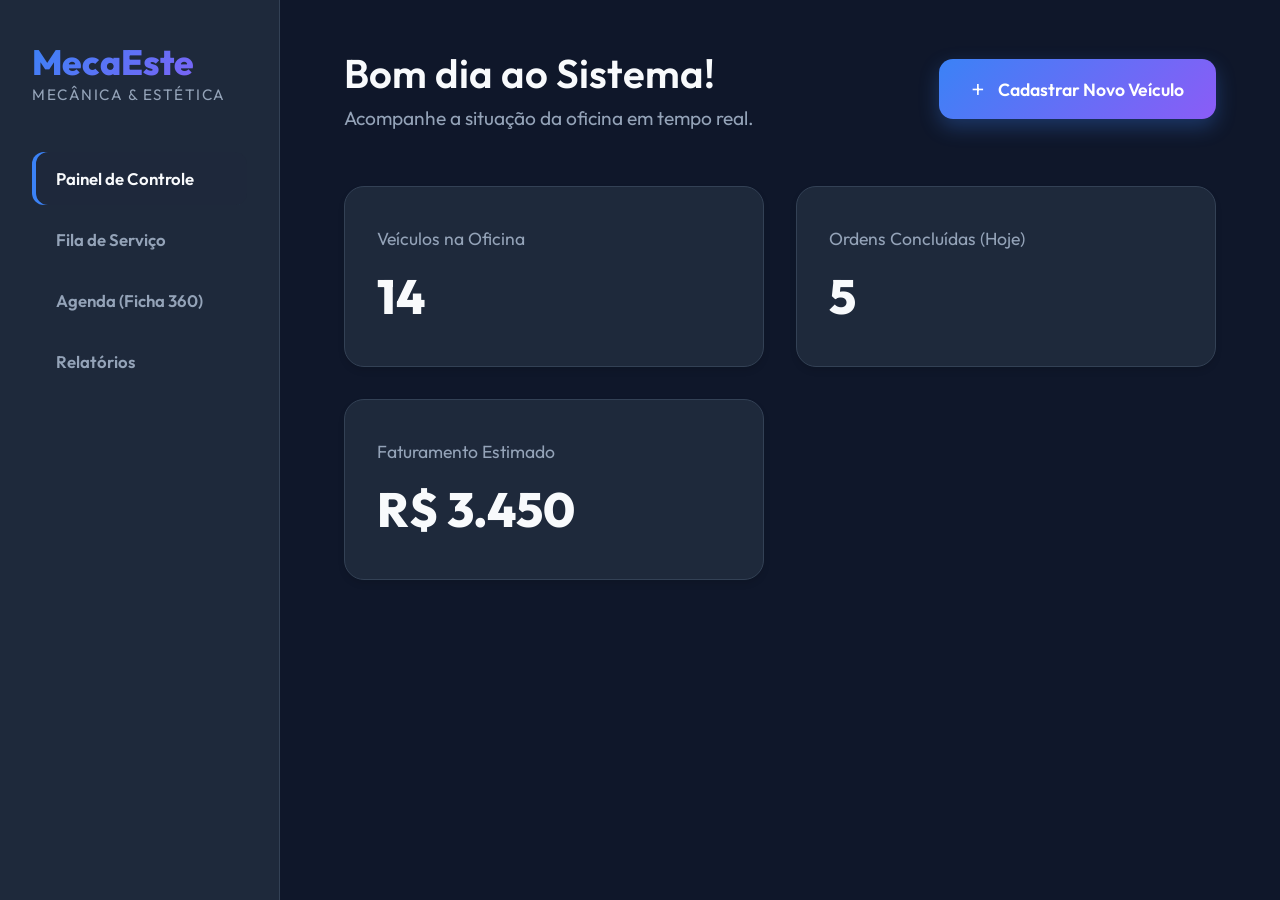
==== projeto/frontend/index.html @ 4967b7ae "Atual" ====
<!DOCTYPE html>
<html lang="pt-BR">

<head>
    <meta charset="UTF-8">
    <meta name="viewport" content="width=device-width, initial-scale=1.0">
    <title>MecaEste - Painel de Controle</title>
    <!-- Adicionando a fonte moderna Outfit do Google Fonts -->
    <link href="https://fonts.googleapis.com/css2?family=Outfit:wght@300;400;600;800&display=swap" rel="stylesheet">
    <!-- Link para o arquivo de estilização -->
    <link rel="stylesheet" href="css/styles.css">
</head>

<body>
    <!-- Container principal que abraça o layout -->
    <div class="dashboard-container">
        
        <!-- Menu Lateral (Sidebar) -->
        <aside class="sidebar">
            <div class="logo">
                <h2>MecaEste</h2>
                <span>Mecânica & Estética</span>
            </div>
            <nav class="main-menu">
                <a href="index.html" class="active">Painel de Controle</a>
                <a href="#">Fila de Serviço</a>
                <a href="#">Agenda (Ficha 360)</a>
                <a href="#">Relatórios</a>
            </nav>
        </aside>

        <!-- Área Principal de Conteúdo -->
        <main class="main-content">
            <!-- Cabeçalho (Header) da página -->
            <header class="top-header">
                <div>
                    <h1 id="welcome-message">Bem-vindo(a) ao Sistema!</h1>
                    <p class="subtitle">Acompanhe a situação da oficina em tempo real.</p>
                </div>
                <!-- Botão de Ação Destacado (CTA) -->
                <div class="header-actions">
                    <a href="cadastro_veiculo.html" class="btn-primary" id="btn-novo-veiculo">
                        <span class="icon">+</span> Cadastrar Novo Veículo
                    </a>
                </div>
            </header>
            
            <!-- Grid de Estatísticas (Dashboard UI) -->
            <section class="stats-grid">
                <div class="stat-card">
                    <h3>Veículos na Oficina</h3>
                    <p class="stat-value">14</p>
                </div>
                <div class="stat-card">
                    <h3>Ordens Concluídas (Hoje)</h3>
                    <p class="stat-value">5</p>
                </div>
                <div class="stat-card">
                    <h3>Faturamento Estimado</h3>
                    <p class="stat-value">R$ 3.450</p>
                </div>
            </section>
        </main>
    </div>

    <!-- Scripts Javascript separados por responsabilidade -->
    <script src="js/api.js"></script>
    <script src="js/app.js"></script>
</body>

</html>
---- projeto/frontend/css/styles.css ----
/* frontend/css/styles.css - Design System da Aplicação */

:root {
    /* Paleta de Cores Premium (Dark Mode Vívido) */
    --bg-dark: #0f172a;       /* Fundo principal da página (Slate 900) */
    --bg-surface: #1e293b;    /* Fundo dos cartões e sidebar (Slate 800) */
    --text-primary: #f8fafc;  /* Texto em destaque (Slate 50) */
    --text-secondary: #94a3b8;/* Texto descritivo (Slate 400) */
    --accent-glow: #3b82f6;   /* Azul néon da marca (Blue 500) */
    --accent-glow-alt: #8b5cf6;/* Roxo néon para gradientes */
    --border-color: #334155;  /* Divisórias sutis */
    --glass-bg: rgba(30, 41, 59, 0.7); /* Efeito de vidro */
    
    --transition: all 0.3s cubic-bezier(0.4, 0, 0.2, 1);
}

/* Reset Global */
* {
    margin: 0;
    padding: 0;
    box-sizing: border-box;
    font-family: 'Outfit', sans-serif; /* Fonte moderna e limpa */
}

body {
    background-color: var(--bg-dark);
    color: var(--text-primary);
    min-height: 100vh;
}

/* Layout Estrutural */
.dashboard-container {
    display: flex;
    height: 100vh;
    overflow: hidden;
}

/* ========================================= */
/* MENU LATERAL (SIDEBAR)                    */
/* ========================================= */
.sidebar {
    width: 280px;
    background: var(--bg-surface);
    border-right: 1px solid var(--border-color);
    padding: 2.5rem 2rem;
    display: flex;
    flex-direction: column;
    gap: 3rem;
}

.logo h2 {
    font-size: 2.2rem;
    font-weight: 800;
    /* Efeito de Gradiente no Texto do Logo */
    background: linear-gradient(135deg, var(--accent-glow), var(--accent-glow-alt));
    -webkit-background-clip: text;
    -webkit-text-fill-color: transparent;
}

.logo span {
    color: var(--text-secondary);
    font-size: 0.95rem;
    letter-spacing: 1.5px;
    text-transform: uppercase;
}

.main-menu {
    display: flex;
    flex-direction: column;
    gap: 0.5rem;
}

.main-menu a {
    text-decoration: none;
    color: var(--text-secondary);
    padding: 1rem 1.5rem;
    border-radius: 12px;
    font-weight: 600;
    font-size: 1.05rem;
    transition: var(--transition);
}

/* Micro-interação no Menu */
.main-menu a:hover, .main-menu a.active {
    background: var(--glass-bg);
    color: var(--text-primary);
    box-shadow: inset 4px 0 0 var(--accent-glow);
}

/* ========================================= */
/* ÁREA PRINCIPAL                            */
/* ========================================= */
.main-content {
    flex: 1;
    padding: 3rem 4rem;
    overflow-y: auto;
}

.top-header {
    display: flex;
    justify-content: space-between;
    align-items: center;
    margin-bottom: 3.5rem;
    animation: fadeInDown 0.6s ease;
}

.top-header h1 {
    font-size: 2.5rem;
    font-weight: 600;
    margin-bottom: 0.5rem;
}

.subtitle {
    color: var(--text-secondary);
    font-size: 1.2rem;
}

/* ========================================= */
/* BOTÃO DE DESTAQUE (CALL TO ACTION)        */
/* ========================================= */
.btn-primary {
    display: inline-flex;
    align-items: center;
    gap: 0.8rem;
    /* Gradiente moderno e chamativo */
    background: linear-gradient(135deg, var(--accent-glow), var(--accent-glow-alt));
    color: white;
    text-decoration: none;
    padding: 1.1rem 2rem;
    border-radius: 14px;
    font-weight: 600;
    font-size: 1.1rem;
    box-shadow: 0 8px 20px rgba(59, 130, 246, 0.3);
    transition: var(--transition);
}

/* Micro-animação de Hover no Botão */
.btn-primary:hover {
    transform: translateY(-4px);
    box-shadow: 0 12px 25px rgba(59, 130, 246, 0.5);
}

.btn-primary .icon {
    font-size: 1.6rem;
    font-weight: 300;
    line-height: 1;
}

/* ========================================= */
/* GRID DE CARTÕES (DASHBOARD)               */
/* ========================================= */
.stats-grid {
    display: grid;
    grid-template-columns: repeat(auto-fit, minmax(280px, 1fr));
    gap: 2rem;
    animation: fadeInUp 0.8s ease;
}

.stat-card {
    background: var(--bg-surface);
    border: 1px solid var(--border-color);
    padding: 2.5rem 2rem;
    border-radius: 20px;
    transition: var(--transition);
    /* Sombra base sutil */
    box-shadow: 0 4px 6px rgba(0, 0, 0, 0.1);
}

/* Efeito Glassmorphism Dinâmico no Hover */
.stat-card:hover {
    transform: translateY(-8px);
    border-color: rgba(59, 130, 246, 0.5);
    box-shadow: 0 15px 35px rgba(0, 0, 0, 0.4), inset 0 0 20px rgba(59,130,246, 0.05);
}

.stat-card h3 {
    color: var(--text-secondary);
    font-size: 1.1rem;
    font-weight: 400;
    margin-bottom: 1rem;
}

.stat-value {
    font-size: 3rem;
    font-weight: 800;
    color: var(--text-primary);
}

/* ========================================= */
/* KEYFRAMES (ANIMAÇÕES)                     */
/* ========================================= */
@keyframes fadeInDown {
    from { opacity: 0; transform: translateY(-30px); }
    to { opacity: 1; transform: translateY(0); }
}

@keyframes fadeInUp {
    from { opacity: 0; transform: translateY(30px); }
    to { opacity: 1; transform: translateY(0); }
}
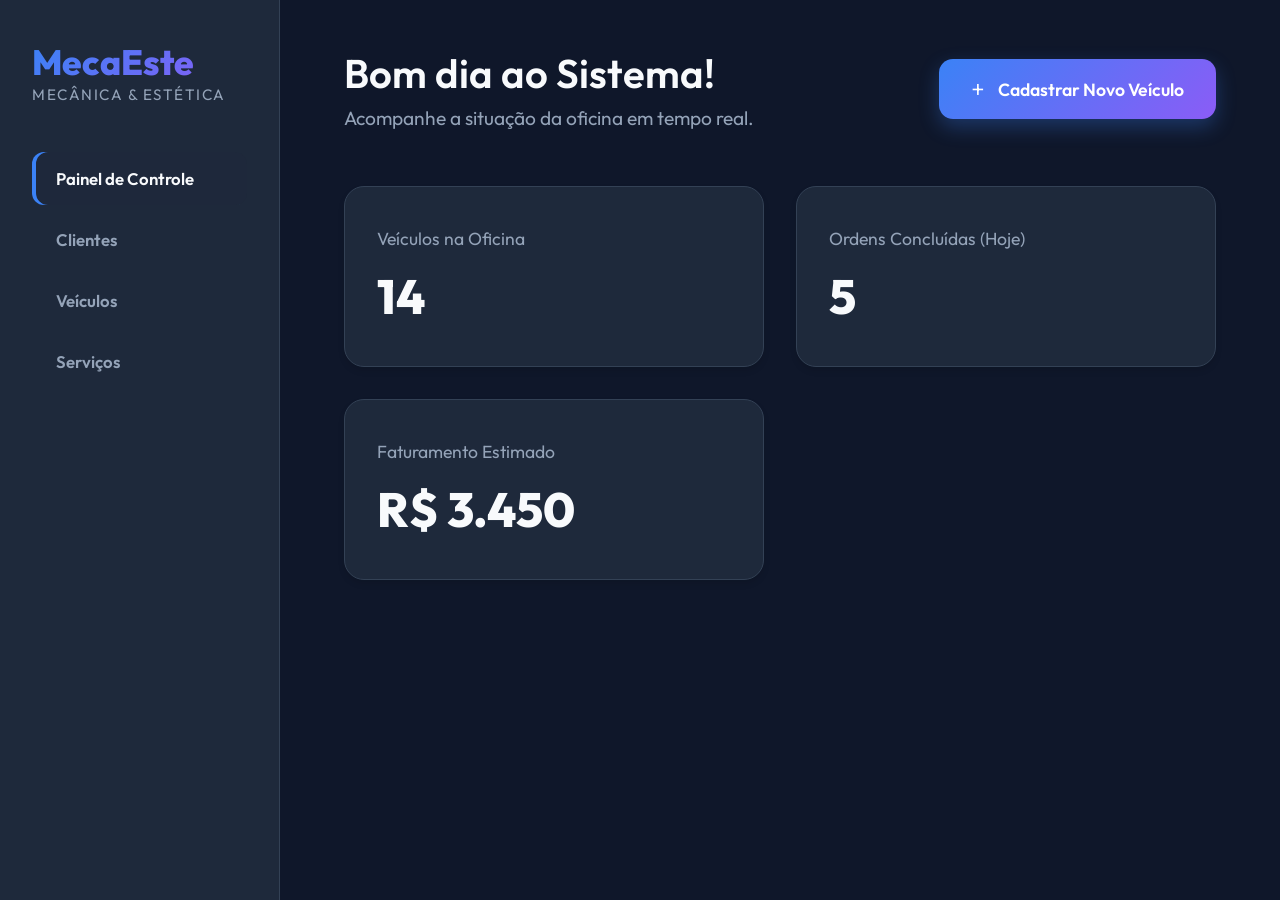
==== commit b59ac94e: "QUASE LÀ" ====
--- a/projeto/frontend/index.html
+++ b/projeto/frontend/index.html
@@ -23,9 +23,9 @@
             </div>
             <nav class="main-menu">
                 <a href="index.html" class="active">Painel de Controle</a>
-                <a href="#">Fila de Serviço</a>
-                <a href="#">Agenda (Ficha 360)</a>
-                <a href="#">Relatórios</a>
+                <a href="clientes.html">Clientes</a>
+                <a href="veiculos.html">Veículos</a>
+                <a href="servicos.html">Serviços</a>
             </nav>
         </aside>
 
--- a/projeto/frontend/css/styles.css
+++ b/projeto/frontend/css/styles.css
@@ -198,3 +198,61 @@
     from { opacity: 0; transform: translateY(30px); }
     to { opacity: 1; transform: translateY(0); }
 }
+
+/* ========================================= */
+/* TABELAS DE DADOS                          */
+/* ========================================= */
+.admin-table {
+    width: 100%;
+    border-collapse: collapse;
+    margin-top: 1.5rem;
+    color: var(--text-primary);
+    animation: fadeInUp 0.6s ease;
+}
+
+.admin-table th,
+.admin-table td {
+    text-align: left;
+    padding: 1rem 1.2rem;
+    border-bottom: 1px solid var(--border-color);
+    font-size: 0.95rem;
+}
+
+.admin-table th {
+    background-color: var(--bg-dark);
+    color: var(--text-secondary);
+    font-weight: 600;
+    text-transform: uppercase;
+    font-size: 0.8rem;
+    letter-spacing: 0.5px;
+}
+
+.admin-table tbody tr {
+    transition: var(--transition);
+}
+
+.admin-table tbody tr:hover {
+    background-color: rgba(59, 130, 246, 0.05);
+}
+
+/* ========================================= */
+/* BOTÃO PERIGO (Apagar)                     */
+/* ========================================= */
+.btn-danger {
+    background-color: rgba(239, 68, 68, 0.15);
+    color: #f87171;
+    border: 1px solid rgba(239, 68, 68, 0.3);
+    padding: 0.4rem 0.9rem;
+    border-radius: 8px;
+    cursor: pointer;
+    font-family: 'Outfit', sans-serif;
+    font-weight: 600;
+    transition: var(--transition);
+    font-size: 0.9rem;
+}
+
+.btn-danger:hover {
+    background-color: #ef4444;
+    color: white;
+    border-color: #ef4444;
+}
